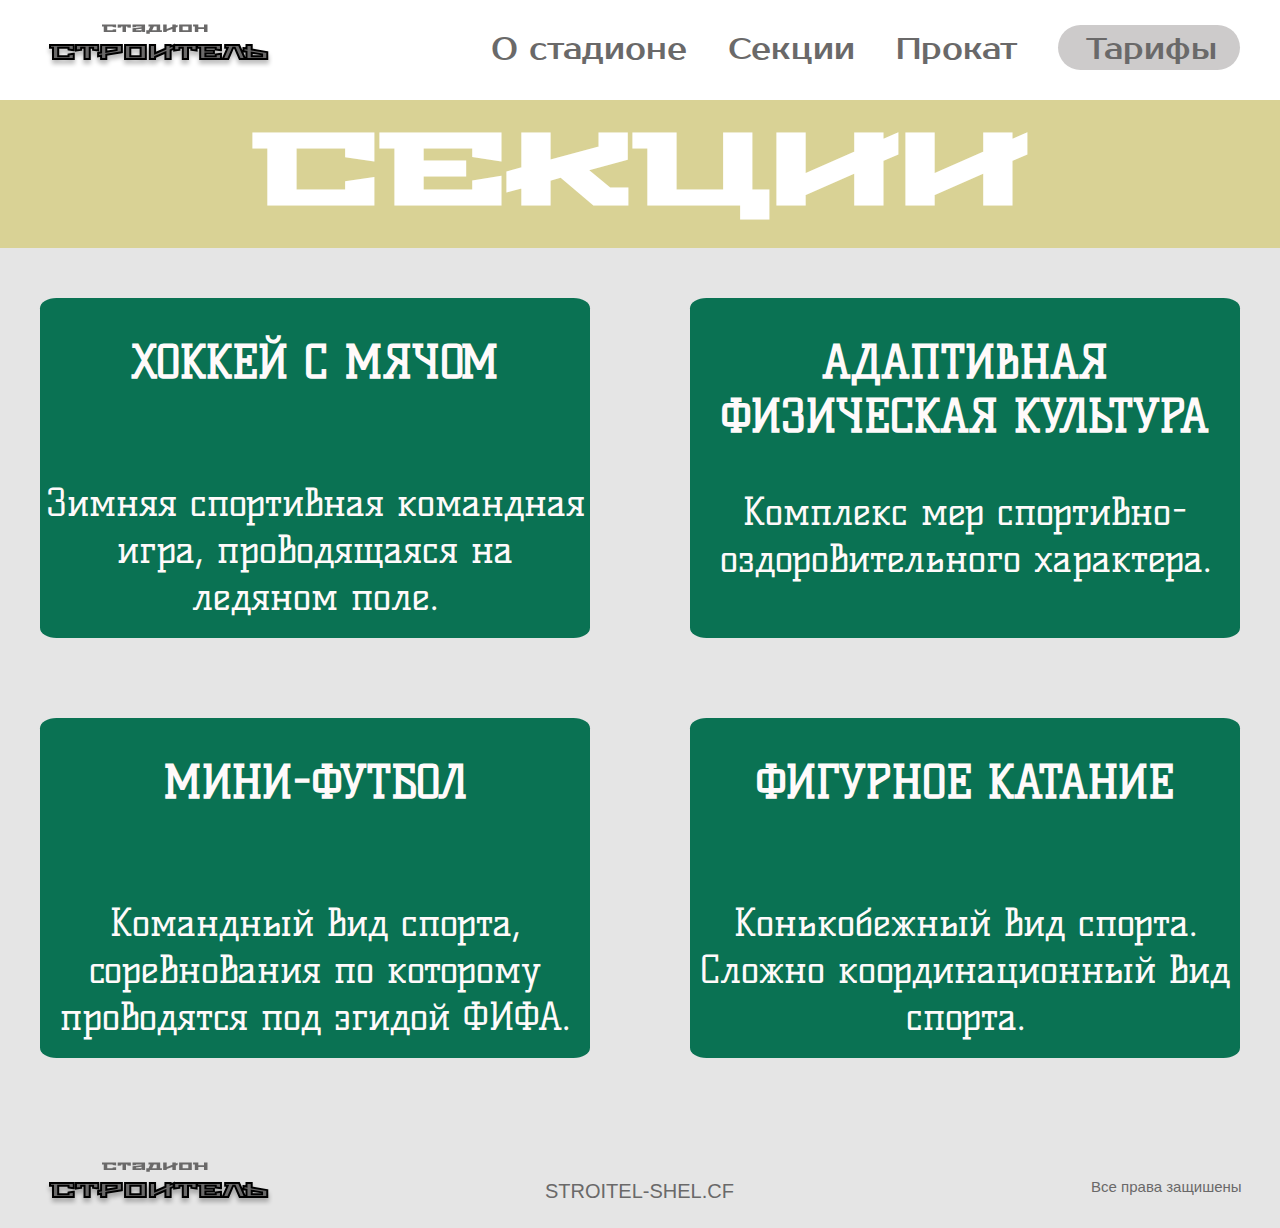
==== page-2/index.html @ ce3b200f "V.0.0.1" ====
<!DOCTYPE html>
<html lang="ru">
    <head>
        <title>Стадион Строитель/секции</title>
        <link href="style.css" rel="stylesheet">

        <!--Шрифты-->
        <link href="https://fonts.googleapis.com/css2?family=Kelly+Slab&family=Prosto+One&family=Stalinist+One&display=swap" rel="stylesheet">

        <meta charset="UTF-8">
    </head>
    <body>
        <!--Шапка-->
        <header>
            <div class="header-frame">
                <img src="../img/logo.svg" class="logo-header">
                <nav>
                    <a href="../index.html">О стадионе</a>
                    <a href="index.html">Секции</a>
                    <a href="../page-3/index.html">Прокат</a>
                    <button type="button"><a style="margin-right: 0px;" href="../page-4/index.html">Тарифы</a></button>
                </nav>
            </div>
        </header>

        <!--Основоной контент-->
        <main>
            <div class="title">
                <h1>СЕКЦИИ</h1>
            </div>
            <div class="section">
                <!--Певрая секция-->
                <a href="source/page-1/index.html">
                    <div class="section-1">
                        <h2>Хоккей с мячом</h2>
                        <p>Зимняя спортивная командная игра, проводящаяся на ледяном поле.</p>
                    </div>
                </a>
                <!--Вторая секция-->
                <a href="source/page-2/index.html">
                    <div class="section-2">
                        <h2>Адаптивная физическая культура</h2>
                        <p>Комплекс мер спортивно-оздоровительного характера.</p>
                    </div>
                </a>
                <!--Третья секция-->
                <a href="source/page-3/index.html">
                    <div class="section-3">
                        <h2>Мини-футбол</h2>
                        <p>Командный вид спорта, соревнования по которому проводятся под эгидой ФИФА.</p>
                    </div>
                </a>
                <!--Четвёртая секция-->
                <a href="source/page-4/index.html">
                    <div class="section-4">
                        <h2>Фигурное катание</h2>
                        <p>Конькобежный вид спорта. Сложно координационный вид спорта.</p>
                    </div>
                </a>
            </div>
        </main>

        <!--Подвал-->
        <footer>
            <a href="http://stroitel-shel.cf">
                <img src="../img/logo.svg" class="logo-footer">
            </a>
            <a href="http://stroitel-shel.cf">
                <div>
                    STROITEL-SHEL.CF
                </div>
            </a>
            <div class="prava">
                <p>Все права защишены</p>
            </div>
        </footer>
    </body>
</html>
---- page-2/style.css ----
/*Шрифты*/
@import url('https://fonts.googleapis.com/css2?family=Kelly+Slab&family=Prosto+One&family=Stalinist+One&display=swap');


/*Общие метки*/

html {
    padding: 0px;
    margin: 0px;
}

body  {
    background-color: #E5E5E5;
    margin: 0px;
    font-family: 'Kelly Slab', cursive;
    color: #ffffff;;
    position: relative;
}

a {
    text-decoration: none;
    color: #6A6969;
}

/*Сброс стилей у кнопки.*/
button {
    margin: 0px;
    padding: 0px;
    border: none;
    font: inherit;
    color: inherit;
    background-color: transparent;
  /* отображаем курсор в виде руки при наведении; некоторые
    считают, что необходимо оставлять стрелочный вид для кнопок */
    cursor: pointer;
}

h1 {
    margin: 0px;
}

p {
    margin: 0px;
}

/*Шапка*/

.logo-header {
    margin-top: 20px;
    margin-left: 45px;
}

header {
    height: 100px;
    width: 100%;
    background-color: #FFFFFF;
    padding: 0px;
    margin: 0px;
    font-size: 1.9em;
    font-family: 'Prosto One', cursive;
}

header nav a {
    display: inline-block;
    margin-right: 30px;
}

header nav {
    position: absolute;
    top: 30px;
    right: 1.5%;
    width: 770px;
    height: 50px;
}

header nav button {
    padding-left: 28px;
    padding-right: 23px;
    padding-top: 5px;
    padding-bottom: 2px;
    border-radius: 32px;
    background-color: #CDCBCB;
    color: #6A6969;
    margin-top: -5px;
    display: inline-block;
}

/*Основной контент*/

.title {
    font-family: 'Stalinist One', cursive;
    font-size: 50px;
    background-color: #D9D295;
    width: 100%;
    height: 20%;
    text-align: center;
}

.section {
    margin-left: auto;
    margin-right: auto;
    height: 880px;
    width: 1200px;
}

.section-1,
.section-2,
.section-3,
.section-4 {
    width: 550px;
    height: 340px;
    border-radius: 3%;
    display: inline-block;
    position: relative;
    transition: all 0.3s;
    background-color: rgb(10, 114, 83);
    color: snow;
}

.section-1:hover,
.section-2:hover,
.section-3:hover,
.section-4:hover {
    box-shadow: 0px 0px 35px 10px rgb(0, 0, 0);
    background-color: rgba(10, 114, 83, 0.479);
}

.section-1 {  
    left: 0px;
    float: left;
    margin-top: 50px;
}

.section-2 {
    right: 0px;
    float: right;
    margin-top: 50px;
}

.section-3 {
    left: 0px;
    float: left;
    margin-top: 80px;
}

.section-4 {
    right: 0px;
    float: right;
    margin-top: 80px;
    background-size: cover;
}

.section h2 {
    text-align: center;
    text-transform: uppercase;
    margin-bottom: 90px;
    font-size: 45px;
}

.section-2 h2 {
    margin-bottom: 45px;
}

.section p {
    text-align: center;
    font-size: 38px;
}



/*Подвал*/

footer {
    height: 100px;
    width: 100%;
}

.logo-footer {
    margin-top: 30px;
    margin-left: 45px;
}

footer a:nth-of-type(2) div {
    color: #6A6969;
    font-family: 'Roboto', sans-serif;
    margin-top: -30px;
    font-size: 20px;
    width: 190px;
}

footer a:nth-of-type(2) {
    width: 190px;
    margin-right: auto;
    margin-left: auto;
    display: block;
}

footer .prava p {
    float: right;
    margin-right: 3%;
    color: #6A6969;
    font-family: 'Roboto', sans-serif;
    margin-top: -25px;
    font-size: 15px;
}


/*media screen*/

/*Перевод зжимания на цент*/
@media screen and (max-width: 1200px) {
    .section {
        width: 100%;
    }

    .section-1 h2,
    .section-2 h2,
    .section-3 h2,
    .section-4 h2 {
        font-size: 30px;
    }

    .section-3 h2 {
        margin-bottom: 70px;
    }

    .section-1 p,
    .section-2 p,
    .section-3 p,
    .section-4 p {
        font-size: 27px;
        padding-bottom: 5px;
    }

    .section-1,
    .section-3 {
        margin-left: 10px;
    }

    .section-2,
    .section-4 {
        margin-right: 10px;
    }
}

/*Уменьшение блоков*/
@media screen and (max-width: 1120px) {
    .section  {
        height: 635px;
    }

    .section-1,
    .section-2,
    .section-3,
    .section-4 {
        width: 450px;
        height: 250px;
    }
}

/*Стоп-кран*/
@media screen and (max-width: 1100px) {
    body {
        width: 1100px;
    }
}

/*система на растяжение*/

@media screen and (min-width: 1600px) {

    /*система для шапки на растяжении*/

    .header-frame {
        width: 1600px;
        margin-left: auto;
        margin-right: auto;
    }

    header nav {
        position: static;
        margin-top: 30px;
        margin-right: 30px;
        float: right;
        width: 770px;
        height: 50px;
    }
}
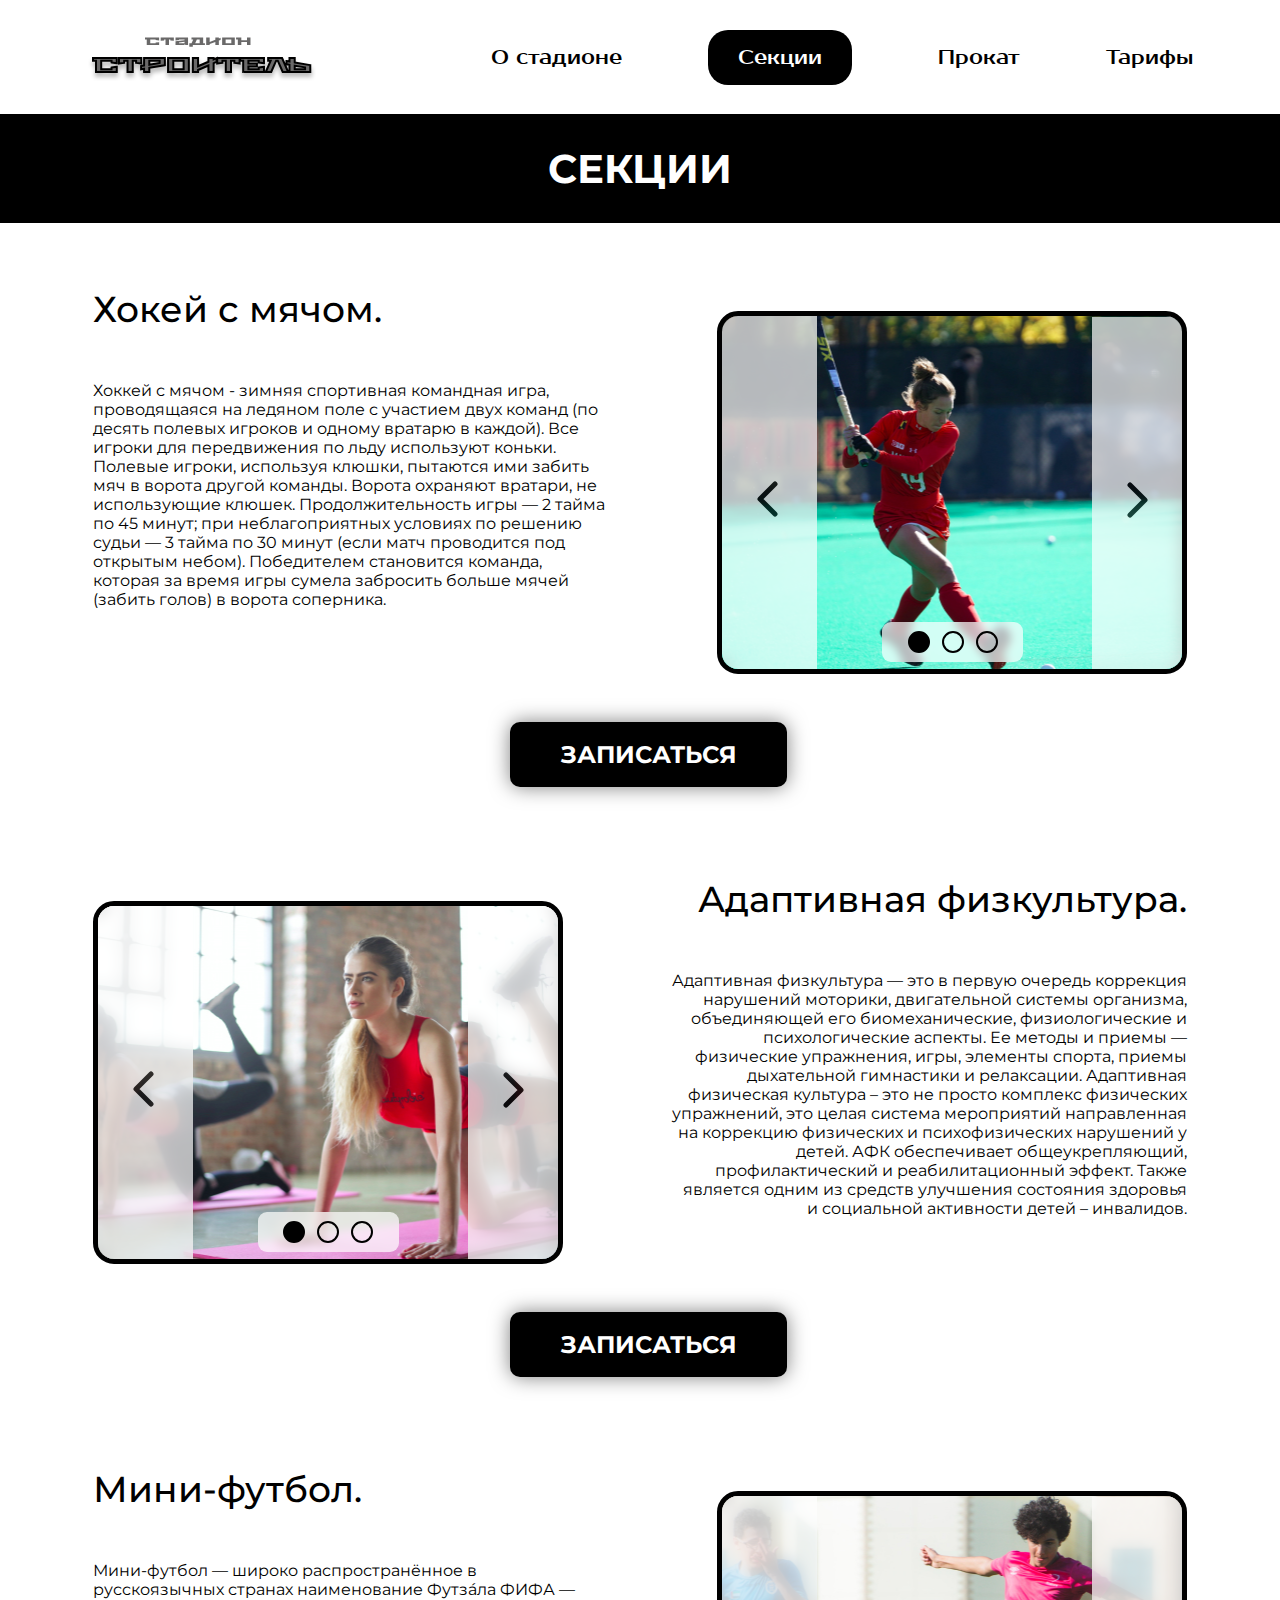
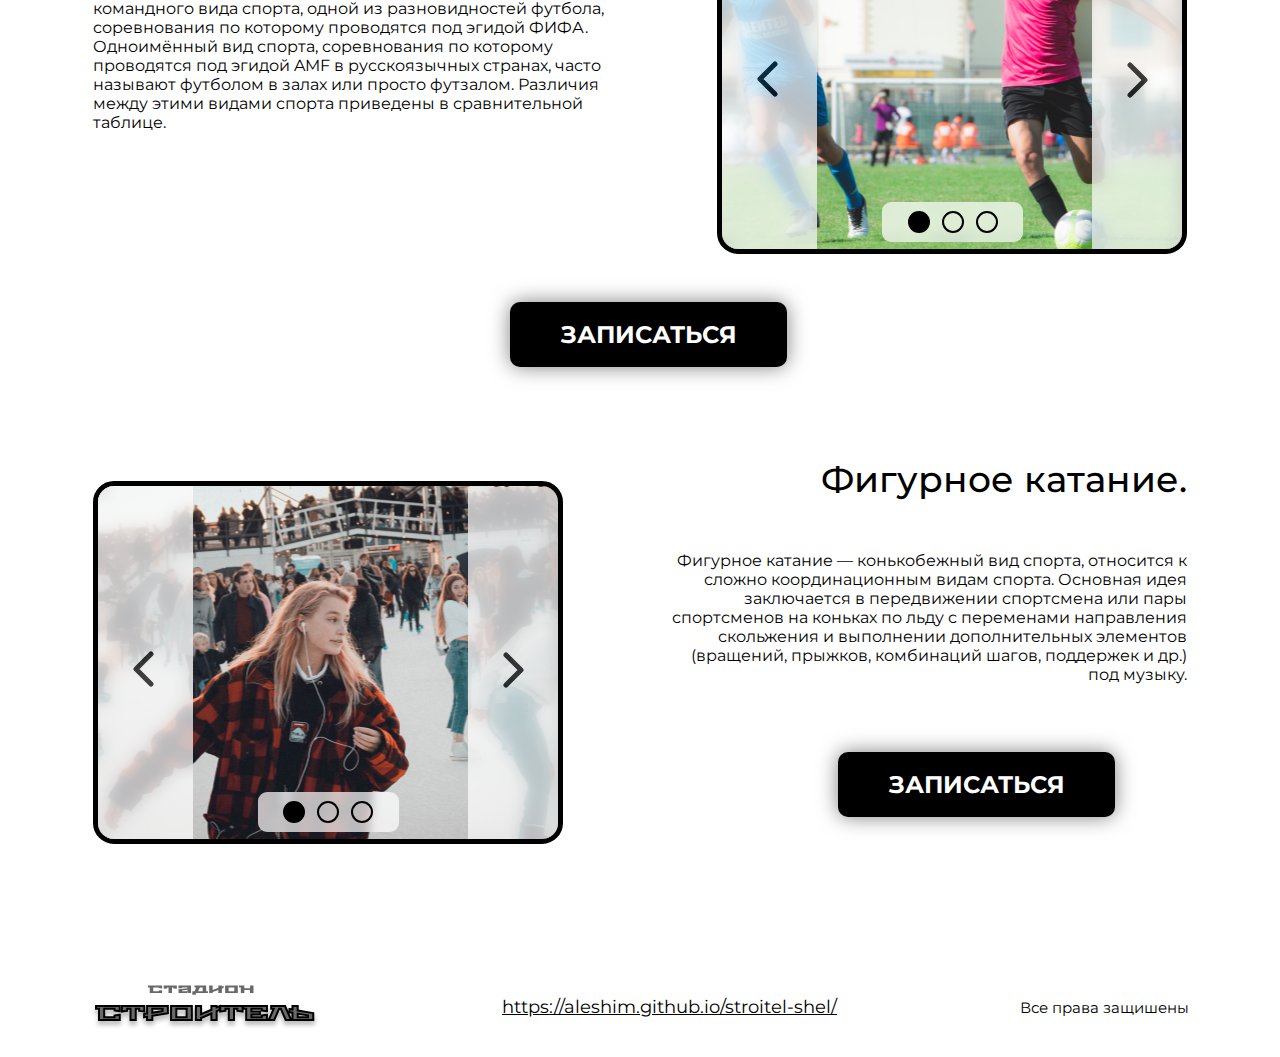
==== commit 1c380d98: "Merge pull request #1 from Aleshim/master" ====
--- a/page-2/index.html
+++ b/page-2/index.html
@@ -1,78 +1,283 @@
 <!DOCTYPE html>
-<html lang="ru">
+<html lang="en">
     <head>
         <title>Стадион Строитель/секции</title>
         <link href="style.css" rel="stylesheet">
 
+				<meta name="viewport" content="width=device-width, initial-scale=1, maximum-scale=1, user-scalable=0">
+
         <!--Шрифты-->
-        <link href="https://fonts.googleapis.com/css2?family=Kelly+Slab&family=Prosto+One&family=Stalinist+One&display=swap" rel="stylesheet">
+        <link rel="preconnect" href="https://fonts.googleapis.com"> 
+        <link rel="preconnect" href="https://fonts.gstatic.com" crossorigin> 
+        <link href="https://fonts.googleapis.com/css2?family=Montserrat:wght@500&family=Abril+Fatface&family=Prosto+One&family=Stalinist+One&display=swap" rel="stylesheet">
 
         <meta charset="UTF-8">
-    </head>
-    <body>
-        <!--Шапка-->
-        <header>
-            <div class="header-frame">
-                <img src="../img/logo.svg" class="logo-header">
-                <nav>
-                    <a href="../index.html">О стадионе</a>
-                    <a href="index.html">Секции</a>
-                    <a href="../page-3/index.html">Прокат</a>
-                    <button type="button"><a style="margin-right: 0px;" href="../page-4/index.html">Тарифы</a></button>
-                </nav>
-            </div>
-        </header>
-
-        <!--Основоной контент-->
-        <main>
-            <div class="title">
-                <h1>СЕКЦИИ</h1>
-            </div>
-            <div class="section">
-                <!--Певрая секция-->
-                <a href="source/page-1/index.html">
-                    <div class="section-1">
-                        <h2>Хоккей с мячом</h2>
-                        <p>Зимняя спортивная командная игра, проводящаяся на ледяном поле.</p>
-                    </div>
-                </a>
-                <!--Вторая секция-->
-                <a href="source/page-2/index.html">
-                    <div class="section-2">
-                        <h2>Адаптивная физическая культура</h2>
-                        <p>Комплекс мер спортивно-оздоровительного характера.</p>
-                    </div>
-                </a>
-                <!--Третья секция-->
-                <a href="source/page-3/index.html">
-                    <div class="section-3">
-                        <h2>Мини-футбол</h2>
-                        <p>Командный вид спорта, соревнования по которому проводятся под эгидой ФИФА.</p>
-                    </div>
-                </a>
-                <!--Четвёртая секция-->
-                <a href="source/page-4/index.html">
-                    <div class="section-4">
-                        <h2>Фигурное катание</h2>
-                        <p>Конькобежный вид спорта. Сложно координационный вид спорта.</p>
-                    </div>
-                </a>
-            </div>
-        </main>
-
-        <!--Подвал-->
-        <footer>
-            <a href="http://stroitel-shel.cf">
-                <img src="../img/logo.svg" class="logo-footer">
-            </a>
-            <a href="http://stroitel-shel.cf">
-                <div>
-                    STROITEL-SHEL.CF
-                </div>
-            </a>
-            <div class="prava">
-                <p>Все права защишены</p>
-            </div>
-        </footer>
-    </body>
+		</head>
+
+		<body>
+			<!--Шапка-->
+			<header>
+				<img src="../img/logo.svg">
+				<nav>
+						<a href="../index.html">О стадионе</a>
+						<a href="index.html" class="active">Секции</a>
+						<a href="../page-3/index.html">Прокат</a>
+						<a href="../page-4/index.html">Тарифы</a>
+				</nav>
+			</header>
+
+			<div class="title">СЕКЦИИ</div>
+
+			<main>
+				<div class="item">
+					<div class="item-title">Хокей с мячом.</div>
+					<div class="container">
+						<div class="item-description">
+							Хоккей с мячом - зимняя спортивная командная игра, проводящаяся на ледяном поле с участием двух команд (по десять полевых игроков и одному вратарю в каждой). Все игроки для передвижения по льду используют коньки. Полевые игроки, используя клюшки, пытаются ими забить мяч в ворота другой команды. Ворота охраняют вратари, не использующие клюшек. Продолжительность игры — 2 тайма по 45 минут; при неблагоприятных условиях по решению судьи — 3 тайма по 30 минут (если матч проводится под открытым небом). Победителем становится команда, которая за время игры сумела забросить больше мячей (забить голов) в ворота соперника.
+						</div>
+
+						<div class="item-slider">
+							<div class="item-slider-nav">
+
+								<!--arrows-->
+								<div class="item-slider-nav-arrows">
+									<div class="item-slider-nav-arrow-left arrow">
+										<svg width="21" height="36" viewBox="0 0 21 36" fill="none">
+											<path d="M18 3L3 18L18 33" stroke="black" stroke-width="5" stroke-linecap="round" stroke-linejoin="round"/>
+										</svg>	
+									</div>
+									<div class="item-slider-nav-arrow-right arrow">
+										<svg width="21" height="36" viewBox="0 0 21 36" fill="none">
+											<path d="M3 3L18 18L3 33" stroke="black" stroke-width="5" stroke-linecap="round" stroke-linejoin="round"/>
+										</svg>	
+									</div>
+								</div>
+
+								<!--control panel-->
+								<div class="item-slider-nav-panel">
+									<div class="container">
+										<svg width="22" height="22" viewBox="0 0 22 22" fill="transparent">
+											<circle class="active" cx="11" cy="11" r="10" stroke="black" stroke-width="2"/>
+											<circle class="hovered" cx="11" cy="11" r="5" fill="transparent"/>
+										</svg>	
+										<svg width="22" height="22" viewBox="0 0 22 22" fill="transparent">
+											<circle cx="11" cy="11" r="10" stroke="black" stroke-width="2"/>
+											<circle class="hovered" cx="11" cy="11" r="5" fill="transparent"/>
+										</svg>
+										<svg width="22" height="22" viewBox="0 0 22 22" fill="transparent">
+											<circle cx="11" cy="11" r="10" stroke="black" stroke-width="2"/>
+											<circle class="hovered" cx="11" cy="11" r="5" fill="transparent"/>
+										</svg>
+									</div>
+								</div>
+
+								<!--content-->
+								<div class="item-slider-images">
+									<div class="item-slider-img"></div>
+									<div class="item-slider-img"></div>
+									<div class="item-slider-img"></div>
+								</div>
+							</div>
+						</div>
+					</div>
+
+					<div class="item-button">
+						ЗАПИСАТЬСЯ
+					</div>
+				</div>
+
+				<!--item 2-->
+				<div class="item">
+					<div class="item-title item-title__reverse">Адаптивная физкультура.</div>
+					<div class="container reverse-flex">
+						<div class="item-description item-description__reverse">
+							Адаптивная физкультура — это в первую очередь коррекция нарушений моторики, двигательной системы организма, объединяющей его биомеханические, физиологические и психологические аспекты. Ее методы и приемы — физические упражнения, игры, элементы спорта, приемы дыхательной гимнастики и релаксации. Адаптивная физическая культура – это не просто комплекс физических упражнений, это целая система мероприятий направленная на коррекцию физических и психофизических нарушений у детей. АФК обеспечивает общеукрепляющий, профилактический и реабилитационный эффект. Также является одним из средств улучшения состояния здоровья и социальной активности детей – инвалидов.
+						</div>
+
+						<div class="item-slider item-slider__reverse">
+							<div class="item-slider-nav">
+
+								<!--arrows-->
+								<div class="item-slider-nav-arrows">
+									<div class="item-slider-nav-arrow-left arrow">
+										<svg width="21" height="36" viewBox="0 0 21 36" fill="none">
+											<path d="M18 3L3 18L18 33" stroke="black" stroke-width="5" stroke-linecap="round" stroke-linejoin="round"/>
+										</svg>	
+									</div>
+									<div class="item-slider-nav-arrow-right arrow">
+										<svg width="21" height="36" viewBox="0 0 21 36" fill="none">
+											<path d="M3 3L18 18L3 33" stroke="black" stroke-width="5" stroke-linecap="round" stroke-linejoin="round"/>
+										</svg>	
+									</div>
+								</div>
+
+								<!--control panel-->
+								<div class="item-slider-nav-panel">
+									<div class="container">
+										<svg width="22" height="22" viewBox="0 0 22 22" fill="transparent">
+											<circle class="active" cx="11" cy="11" r="10" stroke="black" stroke-width="2"/>
+											<circle class="hovered" cx="11" cy="11" r="5" fill="transparent"/>
+										</svg>	
+										<svg width="22" height="22" viewBox="0 0 22 22" fill="transparent">
+											<circle cx="11" cy="11" r="10" stroke="black" stroke-width="2"/>
+											<circle class="hovered" cx="11" cy="11" r="5" fill="transparent"/>
+										</svg>
+										<svg width="22" height="22" viewBox="0 0 22 22" fill="transparent">
+											<circle cx="11" cy="11" r="10" stroke="black" stroke-width="2"/>
+											<circle class="hovered" cx="11" cy="11" r="5" fill="transparent"/>
+										</svg>
+									</div>
+								</div>
+
+								<!--content-->
+								<div class="item-slider-images">
+									<div class="item-slider-img"></div>
+									<div class="item-slider-img"></div>
+									<div class="item-slider-img"></div>
+								</div>
+							</div>
+						</div>
+					</div>
+
+					<div class="item-button">
+						ЗАПИСАТЬСЯ
+					</div>
+				</div>
+
+				<!--item 3-->
+				<div class="item">
+					<div class="item-title">Мини-футбол.</div>
+					<div class="container">
+						<div class="item-description">
+							Мини-футбол — широко распространённое в русскоязычных странах наименование Футза́ла ФИФА — командного вида спорта, одной из разновидностей футбола, соревнования по которому проводятся под эгидой ФИФА. Одноимённый вид спорта, соревнования по которому проводятся под эгидой AMF в русскоязычных странах, часто называют футболом в залах или просто футзалом. Различия между этими видами спорта приведены в сравнительной таблице.
+						</div>
+
+						<div class="item-slider">
+							<div class="item-slider-nav">
+
+								<!--arrows-->
+								<div class="item-slider-nav-arrows">
+									<div class="item-slider-nav-arrow-left arrow">
+										<svg width="21" height="36" viewBox="0 0 21 36" fill="none">
+											<path d="M18 3L3 18L18 33" stroke="black" stroke-width="5" stroke-linecap="round" stroke-linejoin="round"/>
+										</svg>	
+									</div>
+									<div class="item-slider-nav-arrow-right arrow">
+										<svg width="21" height="36" viewBox="0 0 21 36" fill="none">
+											<path d="M3 3L18 18L3 33" stroke="black" stroke-width="5" stroke-linecap="round" stroke-linejoin="round"/>
+										</svg>	
+									</div>
+								</div>
+
+								<!--control panel-->
+								<div class="item-slider-nav-panel">
+									<div class="container">
+										<svg width="22" height="22" viewBox="0 0 22 22" fill="transparent">
+											<circle class="active" cx="11" cy="11" r="10" stroke="black" stroke-width="2"/>
+											<circle class="hovered" cx="11" cy="11" r="5" fill="transparent"/>
+										</svg>	
+										<svg width="22" height="22" viewBox="0 0 22 22" fill="transparent">
+											<circle cx="11" cy="11" r="10" stroke="black" stroke-width="2"/>
+											<circle class="hovered" cx="11" cy="11" r="5" fill="transparent"/>
+										</svg>
+										<svg width="22" height="22" viewBox="0 0 22 22" fill="transparent">
+											<circle cx="11" cy="11" r="10" stroke="black" stroke-width="2"/>
+											<circle class="hovered" cx="11" cy="11" r="5" fill="transparent"/>
+										</svg>
+									</div>
+								</div>
+
+								<!--content-->
+								<div class="item-slider-images">
+									<div class="item-slider-img"></div>
+									<div class="item-slider-img"></div>
+									<div class="item-slider-img"></div>
+								</div>
+							</div>
+						</div>
+					</div>
+
+					<div class="item-button">
+						ЗАПИСАТЬСЯ
+					</div>
+				</div>
+
+				<!--item 4-->
+				<div class="item">
+					<div class="item-title item-title__reverse">Фигурное катание.</div>
+					<div class="container reverse-flex">
+						<div class="item-description item-description__reverse">
+							Фигурное катание — конькобежный вид спорта, относится к сложно координационным видам спорта. Основная идея заключается в передвижении спортсмена или пары спортсменов на коньках по льду с переменами направления скольжения и выполнении дополнительных элементов (вращений, прыжков, комбинаций шагов, поддержек и др.) под музыку.
+						</div>
+
+						<div class="item-slider item-slider__reverse">
+							<div class="item-slider-nav">
+
+								<!--arrows-->
+								<div class="item-slider-nav-arrows">
+									<div class="item-slider-nav-arrow-left arrow">
+										<svg width="21" height="36" viewBox="0 0 21 36" fill="none">
+											<path d="M18 3L3 18L18 33" stroke="black" stroke-width="5" stroke-linecap="round" stroke-linejoin="round"/>
+										</svg>	
+									</div>
+									<div class="item-slider-nav-arrow-right arrow">
+										<svg width="21" height="36" viewBox="0 0 21 36" fill="none">
+											<path d="M3 3L18 18L3 33" stroke="black" stroke-width="5" stroke-linecap="round" stroke-linejoin="round"/>
+										</svg>	
+									</div>
+								</div>
+
+								<!--control panel-->
+								<div class="item-slider-nav-panel">
+									<div class="container">
+										<svg width="22" height="22" viewBox="0 0 22 22" fill="transparent">
+											<circle class="active" cx="11" cy="11" r="10" stroke="black" stroke-width="2"/>
+											<circle class="hovered" cx="11" cy="11" r="5" fill="transparent"/>
+										</svg>	
+										<svg width="22" height="22" viewBox="0 0 22 22" fill="transparent">
+											<circle cx="11" cy="11" r="10" stroke="black" stroke-width="2"/>
+											<circle class="hovered" cx="11" cy="11" r="5" fill="transparent"/>
+										</svg>
+										<svg width="22" height="22" viewBox="0 0 22 22" fill="transparent">
+											<circle cx="11" cy="11" r="10" stroke="black" stroke-width="2"/>
+											<circle class="hovered" cx="11" cy="11" r="5" fill="transparent"/>
+										</svg>
+									</div>
+								</div>
+
+								<!--content-->
+								<div class="item-slider-images">
+									<div class="item-slider-img"></div>
+									<div class="item-slider-img"></div>
+									<div class="item-slider-img"></div>
+								</div>
+							</div>
+						</div>
+					</div>
+
+					<div class="item-button item-button__adaptive">
+						ЗАПИСАТЬСЯ
+					</div>
+				</div>
+			</main>
+
+			<!--Подвал-->
+			<footer>
+				<div class="flex">
+						<a href="https://aleshim.github.io/stroitel-shel/">
+								<img src="../img/logo.svg" class="logo-footer">
+						</a>
+						<a href="https://aleshim.github.io/stroitel-shel/">
+								<div>
+										https://aleshim.github.io/stroitel-shel/
+								</div>
+						</a>
+						<div class="prava">
+								<p>Все права защишены</p>
+						</div>
+				</div>
+		</footer>
+		</body>
+
+		<script src="script.js"></script>
 </html>--- a/page-2/style.css
+++ b/page-2/style.css
@@ -1,25 +1,25 @@
-/*Шрифты*/
-@import url('https://fonts.googleapis.com/css2?family=Kelly+Slab&family=Prosto+One&family=Stalinist+One&display=swap');
-
-
 /*Общие метки*/
 
+* {
+	box-sizing: border-box;
+}
+
 html {
-    padding: 0px;
-    margin: 0px;
+	padding: 0px;
+	margin: 0px;
 }
 
 body  {
-    background-color: #E5E5E5;
-    margin: 0px;
-    font-family: 'Kelly Slab', cursive;
-    color: #ffffff;;
-    position: relative;
+	background-color: rgb(255, 255, 255);
+	margin: 0px;
+	color: #000000;
+	font-family: 'Montserrat', sans-serif;
 }
 
 a {
-    text-decoration: none;
-    color: #6A6969;
+	text-decoration: none;
+	color: #000000;
+	font-family: 'Montserrat', sans-serif;
 }
 
 /*Сброс стилей у кнопки.*/
@@ -45,244 +45,305 @@
 
 /*Шапка*/
 
-.logo-header {
-    margin-top: 20px;
-    margin-left: 45px;
-}
-
 header {
-    height: 100px;
+	display: flex;
+	align-items: center;
+	justify-content: space-around;
+	height: 114px;
+	width: 100%;
+	background-color: #FFFFFF;
+	padding: 0px;
+	margin: 0px;
+	font-size: 20px;
+	font-family: 'Prosto One', cursive;
+}
+
+header nav a {
+	display: inline-block;
+	margin-right: 86px;
+	font-family: 'Prosto One', cursive;
+	transition-duration: 300ms;
+}
+
+
+header nav a:hover {
+	color: white;
+	background-color: black;
+	padding: 15px 30px;
+	border-radius: 20px;
+}
+
+header nav a:last-child {
+	margin-right: 0px;
+}
+
+header nav {
+	display: flex;
+	justify-content: space-between;
+	align-items: center;
+}
+
+.active {
+	color: white;
+	background-color: black;
+	padding: 15px 30px;
+	border-radius: 20px;
+}
+
+/*Основной контент*/
+
+.title {
+    font-size: 40px;
+		font-weight: 700;
+    background-color: #000000;
     width: 100%;
-    background-color: #FFFFFF;
-    padding: 0px;
-    margin: 0px;
-    font-size: 1.9em;
-    font-family: 'Prosto One', cursive;
-}
-
-header nav a {
-    display: inline-block;
-    margin-right: 30px;
-}
-
-header nav {
-    position: absolute;
-    top: 30px;
-    right: 1.5%;
-    width: 770px;
-    height: 50px;
-}
-
-header nav button {
-    padding-left: 28px;
-    padding-right: 23px;
-    padding-top: 5px;
-    padding-bottom: 2px;
-    border-radius: 32px;
-    background-color: #CDCBCB;
-    color: #6A6969;
-    margin-top: -5px;
-    display: inline-block;
-}
-
-/*Основной контент*/
-
-.title {
-    font-family: 'Stalinist One', cursive;
-    font-size: 50px;
-    background-color: #D9D295;
-    width: 100%;
-    height: 20%;
     text-align: center;
-}
-
-.section {
-    margin-left: auto;
-    margin-right: auto;
-    height: 880px;
-    width: 1200px;
-}
-
-.section-1,
-.section-2,
-.section-3,
-.section-4 {
-    width: 550px;
-    height: 340px;
-    border-radius: 3%;
-    display: inline-block;
-    position: relative;
-    transition: all 0.3s;
-    background-color: rgb(10, 114, 83);
-    color: snow;
-}
-
-.section-1:hover,
-.section-2:hover,
-.section-3:hover,
-.section-4:hover {
-    box-shadow: 0px 0px 35px 10px rgb(0, 0, 0);
-    background-color: rgba(10, 114, 83, 0.479);
-}
-
-.section-1 {  
-    left: 0px;
-    float: left;
-    margin-top: 50px;
-}
-
-.section-2 {
-    right: 0px;
-    float: right;
-    margin-top: 50px;
-}
-
-.section-3 {
-    left: 0px;
-    float: left;
-    margin-top: 80px;
-}
-
-.section-4 {
-    right: 0px;
-    float: right;
-    margin-top: 80px;
-    background-size: cover;
-}
-
-.section h2 {
-    text-align: center;
-    text-transform: uppercase;
-    margin-bottom: 90px;
-    font-size: 45px;
-}
-
-.section-2 h2 {
-    margin-bottom: 45px;
-}
-
-.section p {
-    text-align: center;
-    font-size: 38px;
-}
-
-
+		padding: 30px 0;
+		color: #FFFFFF;
+}
+
+.item {
+	margin: 64px 93px;
+	min-width: 1000px;
+	min-height: 500px;
+	position: relative;
+	margin-bottom: 90px;
+}
+
+.item-title {
+	font-weight: 500;
+	font-size: 36px;
+}
+
+.item .container {
+	width: 100%;
+	height: 100px;
+	display: flex;
+	justify-content: space-between;
+}
+
+.item-description {
+	max-width: 515px;
+	margin-top: 50px;
+	font-weight: 400;
+	height: 70%;
+}
+
+.item-slider {
+	margin-left: 10%;
+	width: 627px;
+	height: 363px;
+	transform: translateY(-20px);
+	position: relative;
+	border-radius: 21px;
+	border: 5px solid #000000;
+	overflow: hidden;
+}
+
+.item-slider input[type="radio"] {
+	display: none;
+}
+
+.item-slider-images {
+	height: 100%;
+	width: 100%;
+	position: absolute;
+	z-index: -1;
+}
+
+.item-slider-img {
+	height: 100%;
+	width: 100%;
+	background-image: url("img/background.jpg");
+	background-position: center;
+	margin: 0;
+	padding: 0;
+}
+
+.item-slider-img:nth-child(2) {
+	transform: translateX(100%) translateY(-100%);
+}
+
+.item-slider-img:nth-child(3) {
+	transform: translateX(200%) translateY(-200%);
+}
+
+
+.item-slider-nav-arrow-left,
+.item-slider-nav-arrow-right {
+	position: absolute;
+	height: 100%;
+	width: 95px;
+	background-color: #FFFFFF;
+	opacity: 0.7;
+	backdrop-filter: blur(8px);
+}
+
+.item-slider-nav-arrow-left {
+	top: 0;
+	left: 0;
+}
+
+.item-slider-nav-arrow-right {
+	top: 1px;
+	right: -5px;
+}
+
+.item-slider-nav-arrows svg {
+	position: absolute;
+	top: 165px;
+	left: 35px;
+	cursor: pointer;
+	transition: 0.2s ease-in-out;
+}
+
+.item-slider-nav-arrows svg:hover {
+	opacity: 0.7;
+}
+
+.item-slider-nav-panel {
+	width: 141px;
+	height: 40px;
+	position: absolute;
+	display: flex;
+	justify-content: center;
+	align-items: center;
+	top: 306px;
+	left: 50%;
+	transform: translateX(-70px);
+	background: rgba(255, 255, 255, 0.7);
+	backdrop-filter: blur(4px);
+	border-radius: 9px;
+}
+
+.item-slider-nav-panel .container {
+	width: 90px;
+	height: 22px;
+	display: flex;
+	align-items: center;
+	justify-content: space-between;
+}
+
+.item-slider-nav-panel label {
+	height: 22px;
+}
+
+.item-slider-nav-panel svg circle {
+	cursor: pointer;
+}
+
+.item-slider-nav-panel .active {
+	fill: black;
+}
+
+.item-slider-nav-panel .hovered {
+	cursor: pointer;
+	transition: fill 200ms ease;
+}
+
+.item-slider-nav-panel .hovered:hover {
+	fill: black;
+}
+
+.fill-circle {
+	fill: black;
+}
+
+
+.item-button {
+	width: 277px;
+	height: 65px;
+	border-radius: 10px;
+	background-color: rgb(0, 0, 0);
+	position: absolute;
+	bottom: 0px;
+	left: 50%;
+	transform: translateX(-130px);
+	box-shadow: 0px 0px 20px rgba(0, 0, 0, 0.5);
+	color: #FFFFFF;
+	font-size: 24px;
+	font-weight: 700;
+	text-align: center;
+	padding-top: 18px;
+	transition: all 400ms ease-in-out;
+	cursor: pointer;
+}
+
+.item-button__adaptive {
+	left: 80%;
+	bottom: 140px;
+}
+
+.item-button:hover {
+	padding-top: 18px;
+	background-color: #FFFFFF;
+	color: #000000;
+}
+
+.reverse-flex {
+	flex-direction: row-reverse;
+}
+
+.item-slider__reverse {
+	margin-left: 0;
+	margin-right: 10%;
+}
+
+.item-title__reverse {
+	float: right;
+}
+
+.item-description__reverse {
+	text-align: right;
+}
+
+.item:nth-of-type(2) .item-slider-img {
+	background-image: url("img/background_sport_1.jpg");
+}
+
+.item:nth-of-type(3) .item-slider-img {
+	background-image: url("img/background_foot_1.jpg");
+}
+
+.item:nth-of-type(4) .item-slider-img {
+	background-image: url("img/background_winter_1.jpg");
+}
+
+.item:nth-last-of-type(1) {
+	margin-bottom: 0;
+}
 
 /*Подвал*/
 
 footer {
-    height: 100px;
-    width: 100%;
-}
-
-.logo-footer {
-    margin-top: 30px;
-    margin-left: 45px;
+	height: 100px;
+	width: 100%;
+}
+
+footer .flex {
+	display: flex;
+	justify-content: space-around;
+	align-items: center;
+	height: 100px;
 }
 
 footer a:nth-of-type(2) div {
-    color: #6A6969;
-    font-family: 'Roboto', sans-serif;
-    margin-top: -30px;
-    font-size: 20px;
-    width: 190px;
-}
-
-footer a:nth-of-type(2) {
-    width: 190px;
-    margin-right: auto;
-    margin-left: auto;
-    display: block;
+	color: #000000;
+	font-family: 'Montserrat', sans-serif;
+	font-size: 18px;
+	text-decoration: underline;
 }
 
 footer .prava p {
-    float: right;
-    margin-right: 3%;
-    color: #6A6969;
-    font-family: 'Roboto', sans-serif;
-    margin-top: -25px;
-    font-size: 15px;
-}
-
-
-/*media screen*/
-
-/*Перевод зжимания на цент*/
-@media screen and (max-width: 1200px) {
-    .section {
-        width: 100%;
-    }
-
-    .section-1 h2,
-    .section-2 h2,
-    .section-3 h2,
-    .section-4 h2 {
-        font-size: 30px;
-    }
-
-    .section-3 h2 {
-        margin-bottom: 70px;
-    }
-
-    .section-1 p,
-    .section-2 p,
-    .section-3 p,
-    .section-4 p {
-        font-size: 27px;
-        padding-bottom: 5px;
-    }
-
-    .section-1,
-    .section-3 {
-        margin-left: 10px;
-    }
-
-    .section-2,
-    .section-4 {
-        margin-right: 10px;
-    }
-}
-
-/*Уменьшение блоков*/
-@media screen and (max-width: 1120px) {
-    .section  {
-        height: 635px;
-    }
-
-    .section-1,
-    .section-2,
-    .section-3,
-    .section-4 {
-        width: 450px;
-        height: 250px;
-    }
-}
-
-/*Стоп-кран*/
-@media screen and (max-width: 1100px) {
-    body {
-        width: 1100px;
-    }
-}
-
-/*система на растяжение*/
-
-@media screen and (min-width: 1600px) {
-
-    /*система для шапки на растяжении*/
-
-    .header-frame {
-        width: 1600px;
-        margin-left: auto;
-        margin-right: auto;
-    }
-
-    header nav {
-        position: static;
-        margin-top: 30px;
-        margin-right: 30px;
-        float: right;
-        width: 770px;
-        height: 50px;
-    }
+	color: #000000;
+	font-family: 'Montserrat', sans-serif;
+	font-size: 15px;
+}
+
+/*медиа запросы*/
+
+@media screen and (max-width: 1083px) {
+	html {
+	 width: 1238px;
+	}
 }